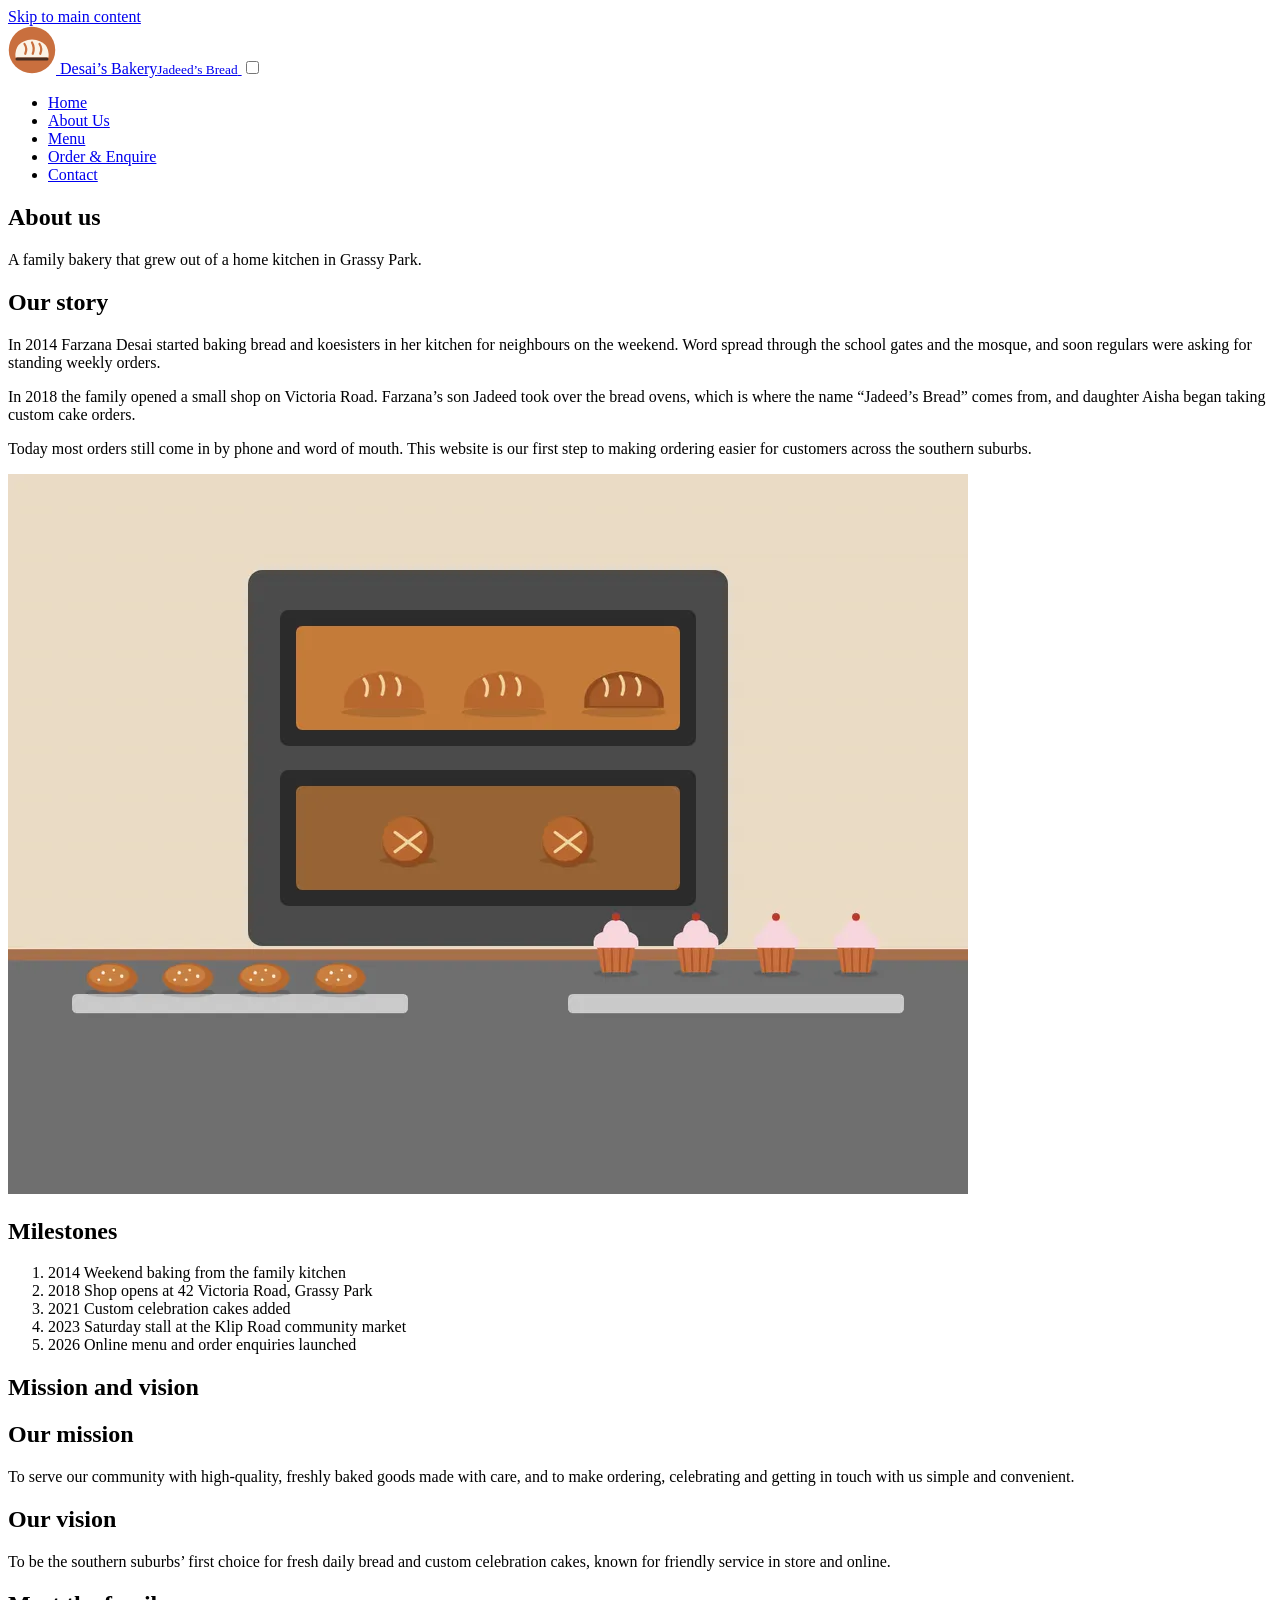
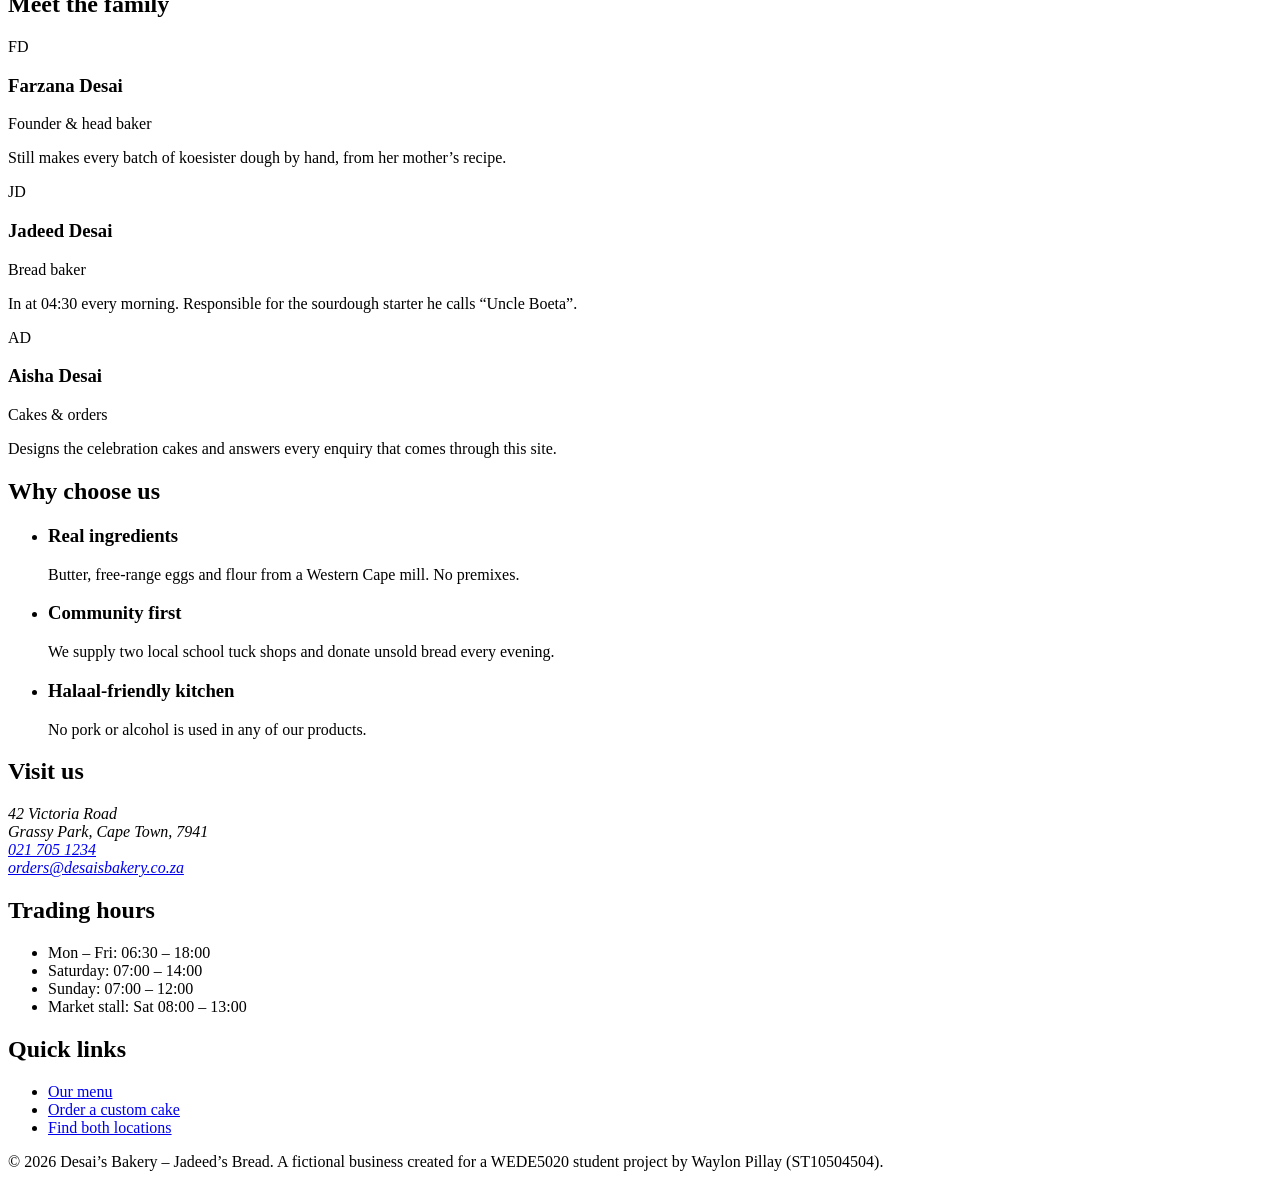
==== WEDE5020-POE-ST10504504/about.html @ b70b46fe "Add About Us page with history, milestones, mission, vision and team" ====
<!DOCTYPE html>
<html lang="en-ZA">
<head>
    <!-- Character set and responsive viewport so the layout scales on phones and tablets -->
    <meta charset="UTF-8">
    <meta name="viewport" content="width=device-width, initial-scale=1.0">
    <meta name="description" content="The story of Desai's Bakery in Grassy Park: a family bakery since 2014. Our mission, vision and the people behind the ovens.">
    <meta name="author" content="Waylon Pillay (ST10504504)">
    <title>About Us | Desai&#8217;s Bakery, Grassy Park</title>
    <!-- Favicon and the single external stylesheet shared by every page -->
    <link rel="icon" href="images/logo.svg" type="image/svg+xml">
    <link rel="stylesheet" href="css/style.css">
</head>
<body>
    <!-- Skip link lets keyboard users jump straight past the navigation -->
    <a class="skip-link" href="#main">Skip to main content</a>

    <!-- ===== SITE HEADER: logo + main navigation (identical on all five pages) ===== -->
    <header class="site-header">
        <div class="container header-inner">
            <a class="brand" href="index.html">
                <img src="images/logo.svg" alt="" width="48" height="48">
                <span class="brand-text">Desai&#8217;s Bakery<small>Jadeed&#8217;s Bread</small></span>
            </a>

            <!-- Checkbox + label create a CSS-only hamburger menu on small screens (no JavaScript needed) -->
            <input type="checkbox" id="nav-toggle" class="nav-toggle" aria-label="Show or hide the menu">
            <label for="nav-toggle" class="nav-toggle-label"><span></span></label>

            <nav class="main-nav" aria-label="Main navigation">
                <ul>
                <li><a href="index.html">Home</a></li>
                <li><a href="about.html" class="active" aria-current="page">About Us</a></li>
                <li><a href="products.html">Menu</a></li>
                <li><a href="enquiry.html">Order &amp; Enquire</a></li>
                <li><a href="contact.html">Contact</a></li>
                </ul>
            </nav>
        </div>
    </header>

    <main id="main">
        <!-- PAGE BANNER -->
        <section class="page-banner">
            <div class="container">
                <h1>About us</h1>
                <p class="lead">A family bakery that grew out of a home kitchen in Grassy Park.</p>
            </div>
        </section>

        <!-- HISTORY -->
        <section class="section">
            <div class="container split">
                <div>
                    <h2>Our story</h2>
                    <p>In 2014 Farzana Desai started baking bread and koesisters in her kitchen for neighbours on the weekend. Word spread through the school gates and the mosque, and soon regulars were asking for standing weekly orders.</p>
                    <p>In 2018 the family opened a small shop on Victoria Road. Farzana&#8217;s son Jadeed took over the bread ovens, which is where the name &#8220;Jadeed&#8217;s Bread&#8221; comes from, and daughter Aisha began taking custom cake orders.</p>
                    <p>Today most orders still come in by phone and word of mouth. This website is our first step to making ordering easier for customers across the southern suburbs.</p>
                </div>
                <picture>
                    <source type="image/webp" srcset="images/bakery-kitchen-480.webp 480w, images/bakery-kitchen-960.webp 960w" sizes="(min-width: 48em) 50vw, 100vw">
                    <img src="images/bakery-kitchen-960.jpg" srcset="images/bakery-kitchen-480.jpg 480w, images/bakery-kitchen-960.jpg 960w" sizes="(min-width: 48em) 50vw, 100vw"
                         alt="Bakery oven with loaves baking and trays of koesisters and cupcakes cooling on the counter" width="960" height="720" loading="lazy">
                </picture>
            </div>
        </section>

        <!-- MILESTONES: an ordered list works well for a short timeline -->
        <section class="section section-alt">
            <div class="container">
                <h2 class="section-title">Milestones</h2>
                <ol class="timeline">
                    <li><span class="year">2014</span> Weekend baking from the family kitchen</li>
                    <li><span class="year">2018</span> Shop opens at 42 Victoria Road, Grassy Park</li>
                    <li><span class="year">2021</span> Custom celebration cakes added</li>
                    <li><span class="year">2023</span> Saturday stall at the Klip Road community market</li>
                    <li><span class="year">2026</span> Online menu and order enquiries launched</li>
                </ol>
            </div>
        </section>

        <!-- MISSION AND VISION -->
        <section class="section">
            <h2 class="visually-hidden">Mission and vision</h2>
            <div class="container two-col">
                <article class="panel">
                    <h2>Our mission</h2>
                    <p>To serve our community with high-quality, freshly baked goods made with care, and to make ordering, celebrating and getting in touch with us simple and convenient.</p>
                </article>
                <article class="panel">
                    <h2>Our vision</h2>
                    <p>To be the southern suburbs&#8217; first choice for fresh daily bread and custom celebration cakes, known for friendly service in store and online.</p>
                </article>
            </div>
        </section>

        <!-- TEAM: initials are used instead of photos -->
        <section class="section section-alt">
            <div class="container">
                <h2 class="section-title">Meet the family</h2>
                <div class="team-grid">
                    <article class="team-card">
                        <span class="avatar" aria-hidden="true">FD</span>
                        <h3>Farzana Desai</h3>
                        <p class="role">Founder &amp; head baker</p>
                        <p>Still makes every batch of koesister dough by hand, from her mother&#8217;s recipe.</p>
                    </article>
                    <article class="team-card">
                        <span class="avatar" aria-hidden="true">JD</span>
                        <h3>Jadeed Desai</h3>
                        <p class="role">Bread baker</p>
                        <p>In at 04:30 every morning. Responsible for the sourdough starter he calls &#8220;Uncle Boeta&#8221;.</p>
                    </article>
                    <article class="team-card">
                        <span class="avatar" aria-hidden="true">AD</span>
                        <h3>Aisha Desai</h3>
                        <p class="role">Cakes &amp; orders</p>
                        <p>Designs the celebration cakes and answers every enquiry that comes through this site.</p>
                    </article>
                </div>
            </div>
        </section>

        <!-- WHY CHOOSE US -->
        <section class="section">
            <div class="container">
                <h2 class="section-title">Why choose us</h2>
                <ul class="feature-list">
                    <li><h3>Real ingredients</h3><p>Butter, free-range eggs and flour from a Western Cape mill. No premixes.</p></li>
                    <li><h3>Community first</h3><p>We supply two local school tuck shops and donate unsold bread every evening.</p></li>
                    <li><h3>Halaal-friendly kitchen</h3><p>No pork or alcohol is used in any of our products.</p></li>
                </ul>
            </div>
        </section>
    </main>

    <!-- ===== SITE FOOTER: contact summary, hours and quick links ===== -->
    <footer class="site-footer">
        <div class="container footer-grid">
            <section>
                <h2>Visit us</h2>
                <address>
                    42 Victoria Road<br>
                    Grassy Park, Cape Town, 7941<br>
                    <a href="tel:+27217051234">021&nbsp;705&nbsp;1234</a><br>
                    <a href="mailto:orders@desaisbakery.co.za">orders@desaisbakery.co.za</a>
                </address>
            </section>
            <section>
                <h2>Trading hours</h2>
                <ul class="plain-list">
                    <li>Mon &#8211; Fri: 06:30 &#8211; 18:00</li>
                    <li>Saturday: 07:00 &#8211; 14:00</li>
                    <li>Sunday: 07:00 &#8211; 12:00</li>
                    <li>Market stall: Sat 08:00 &#8211; 13:00</li>
                </ul>
            </section>
            <section>
                <h2>Quick links</h2>
                <ul class="plain-list">
                    <li><a href="products.html">Our menu</a></li>
                    <li><a href="enquiry.html">Order a custom cake</a></li>
                    <li><a href="contact.html">Find both locations</a></li>
                </ul>
            </section>
        </div>
        <p class="footer-note container">
            &copy; 2026 Desai&#8217;s Bakery &#8211; Jadeed&#8217;s Bread. A fictional business created for a WEDE5020 student project by Waylon Pillay (ST10504504).
        </p>
    </footer>
</body>
</html>
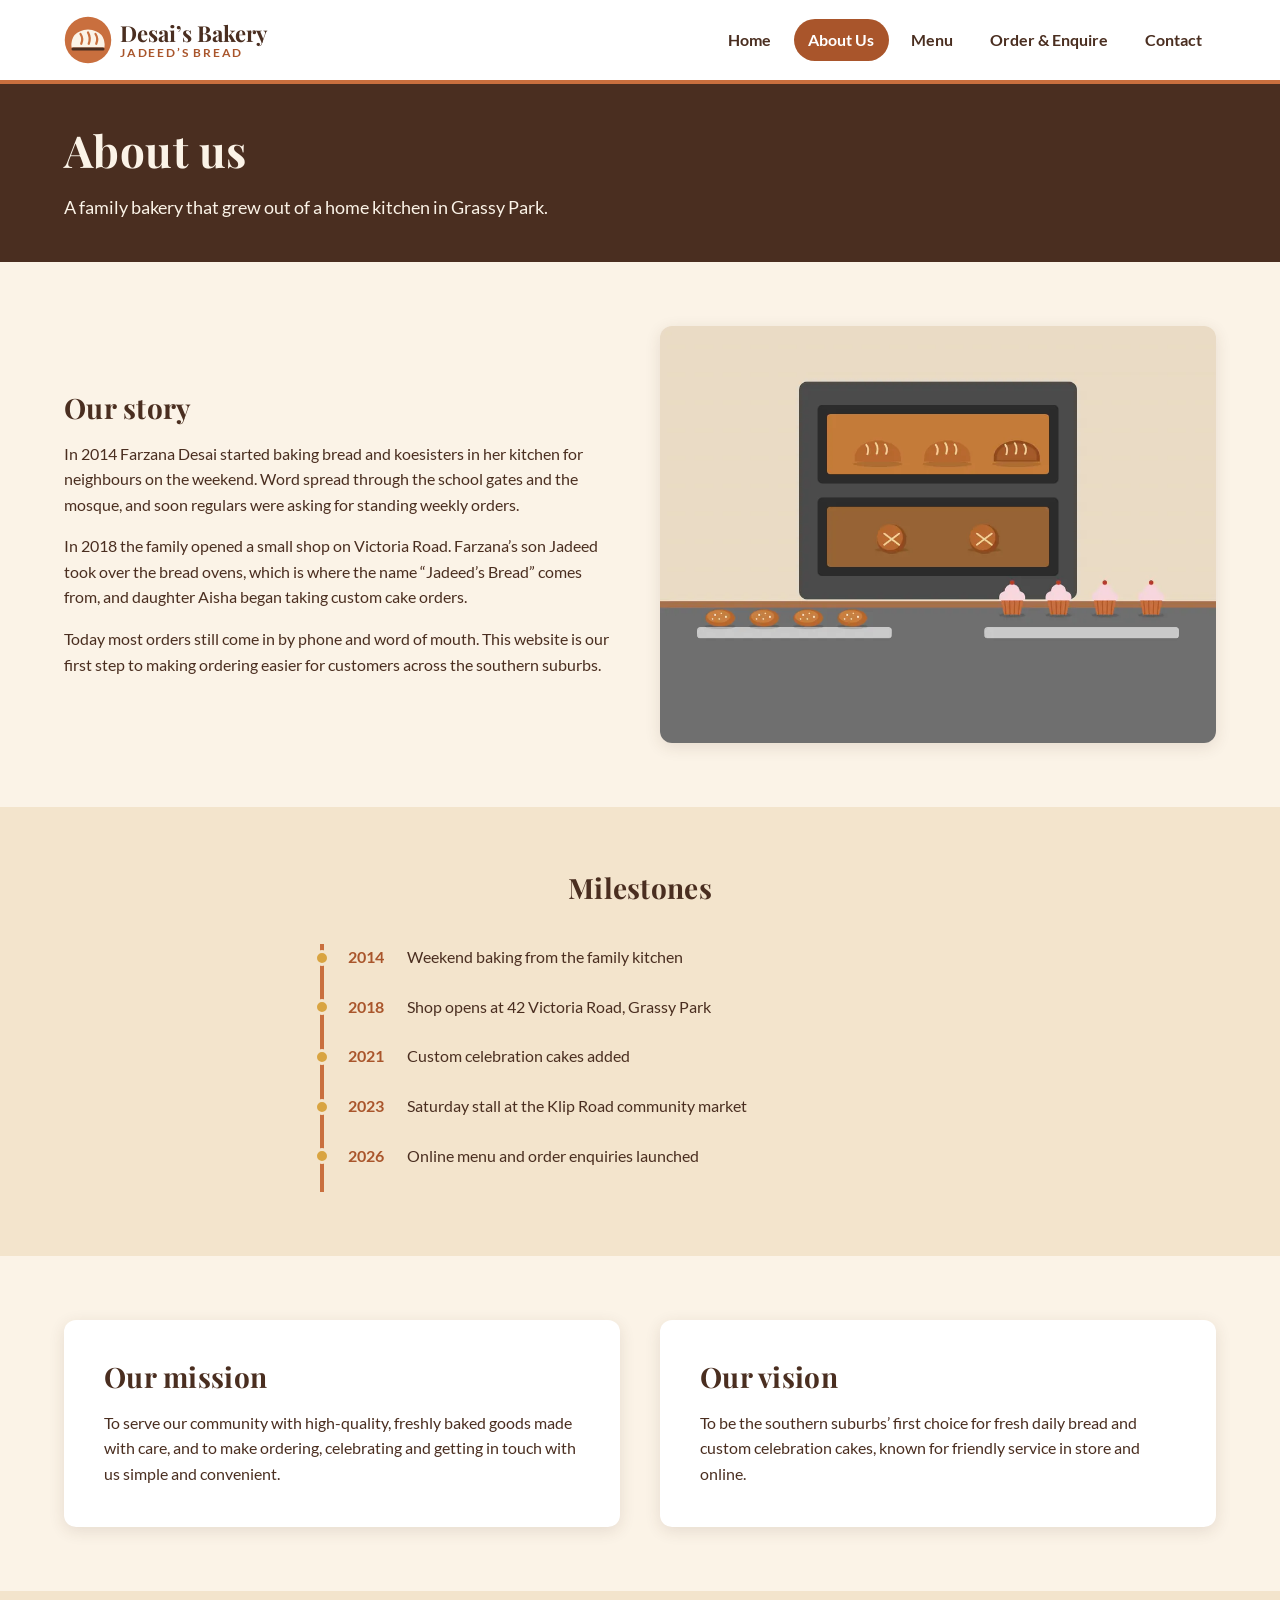
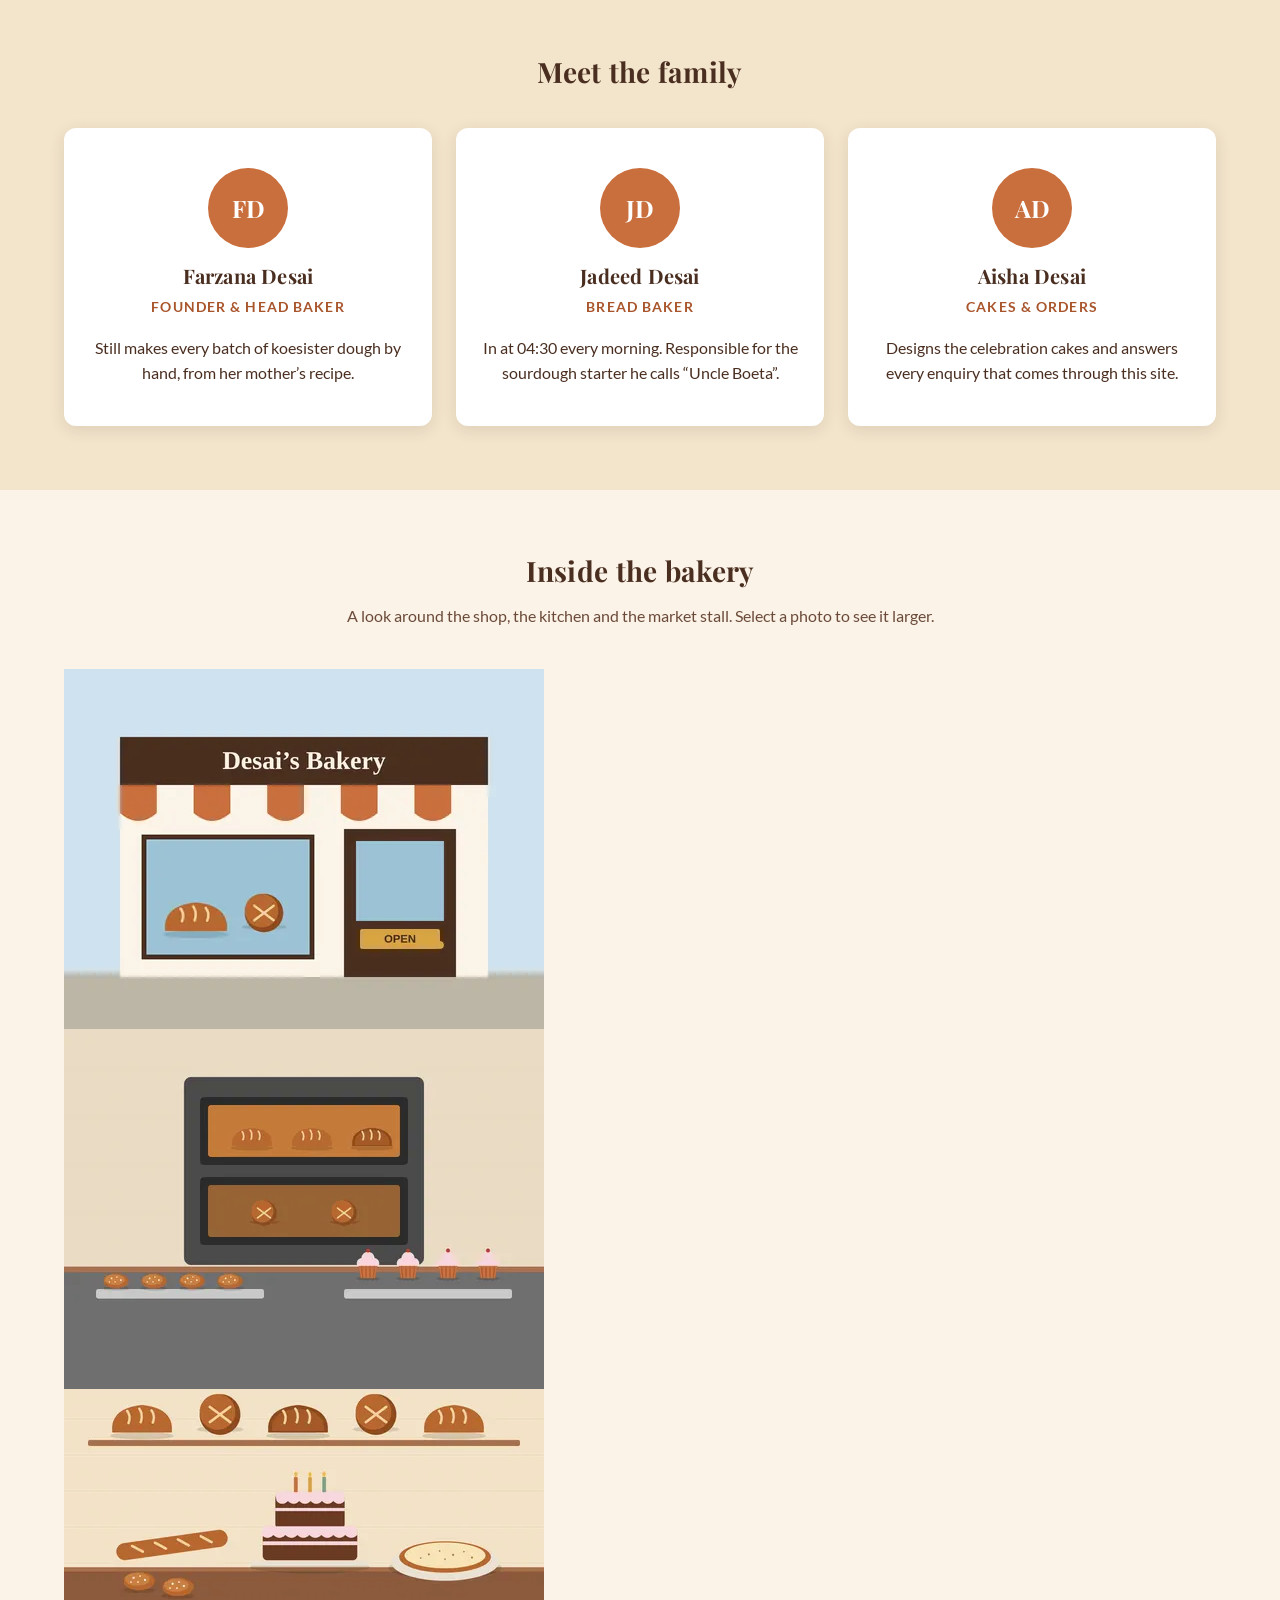
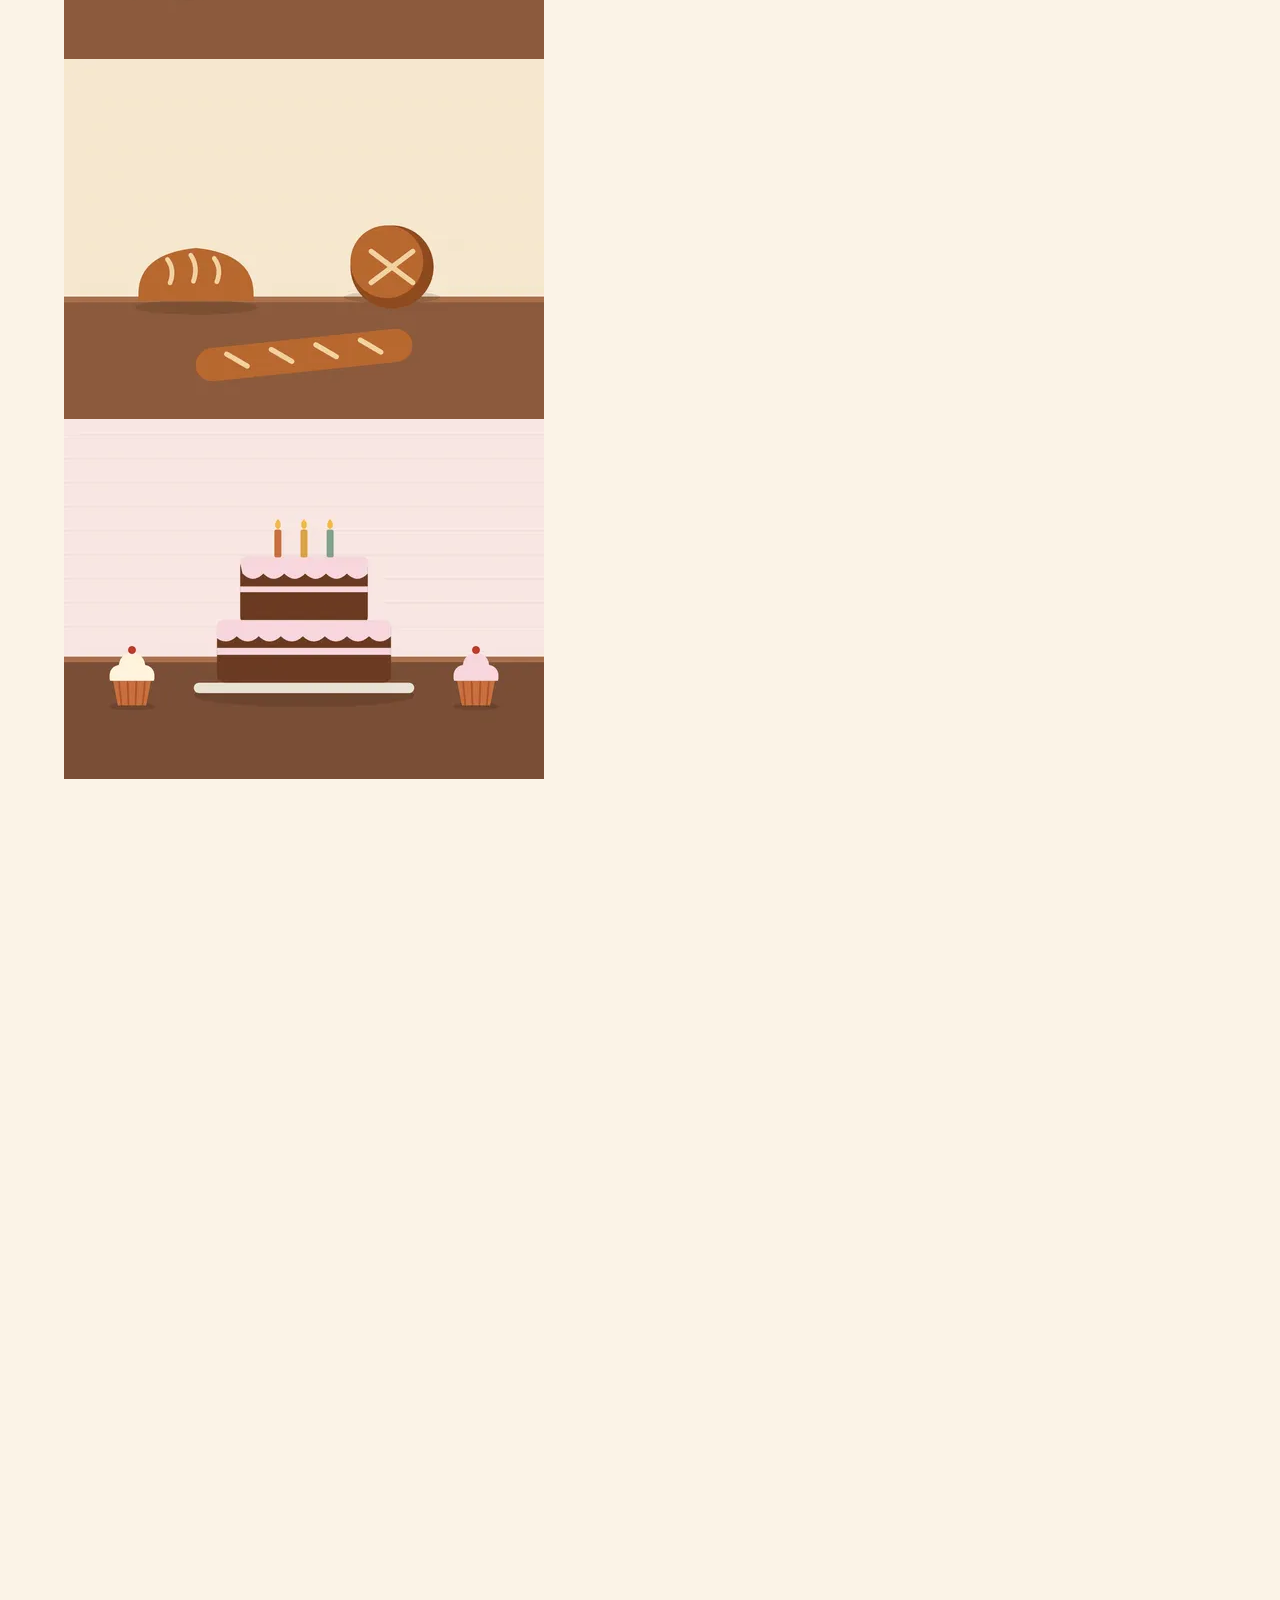
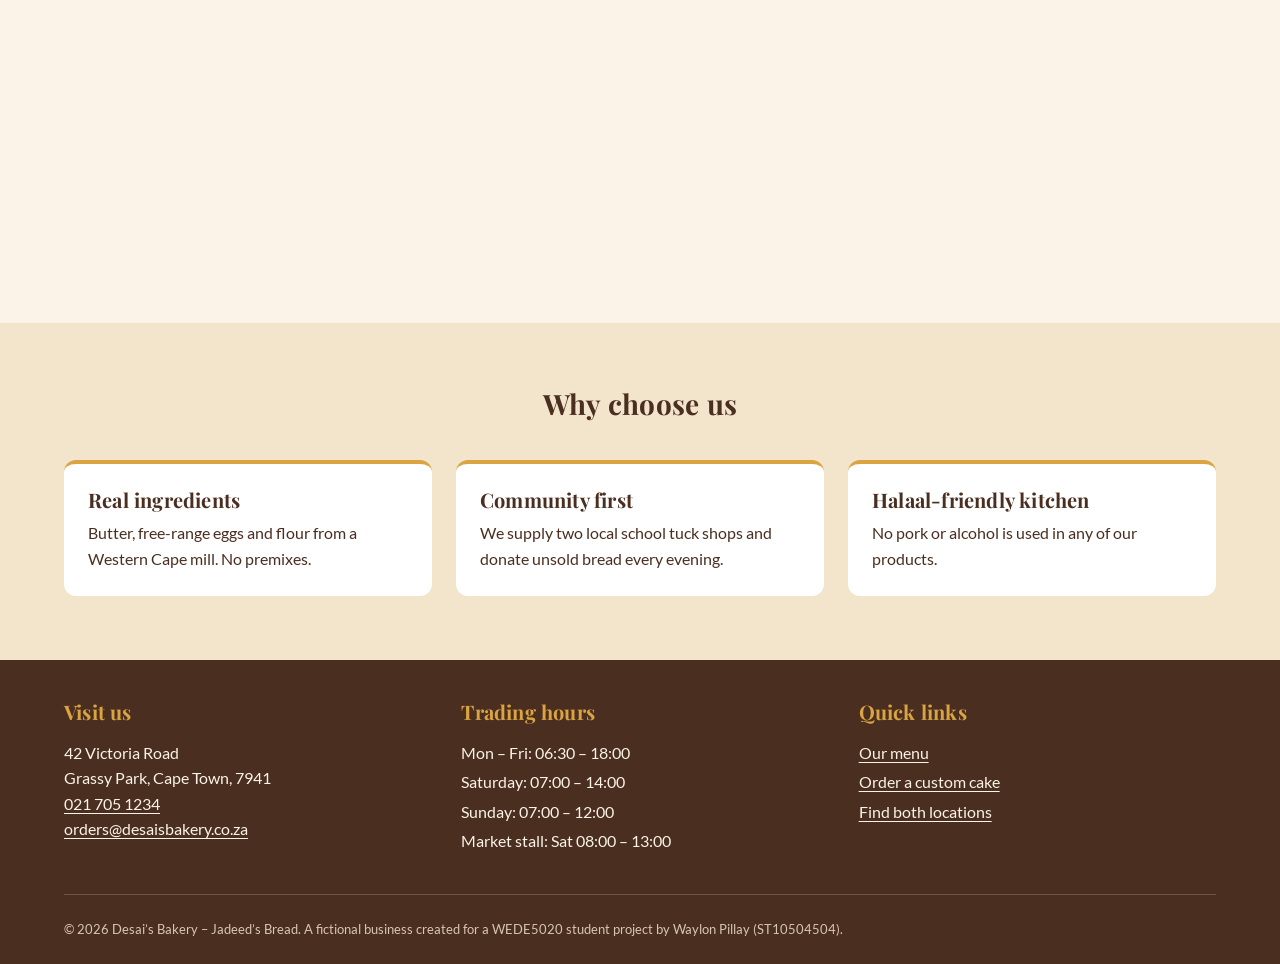
==== commit 55b08782: "Add photo gallery with lightbox to About page gallery.js builds an accessible lightbox: previous and" ====
--- a/WEDE5020-POE-ST10504504/about.html
+++ b/WEDE5020-POE-ST10504504/about.html
@@ -3,13 +3,35 @@
 <head>
     <!-- Character set and responsive viewport so the layout scales on phones and tablets -->
     <meta charset="UTF-8">
+    <!-- SECURITY: Content Security Policy only allows scripts, styles and fonts from this site,
+         map tiles from OpenStreetMap and form posts to Formspree (MDN Web Docs, 2026g) -->
+    <meta http-equiv="Content-Security-Policy" content="default-src 'self'; script-src 'self'; style-src 'self'; img-src 'self' data: https://tile.openstreetmap.org; font-src 'self'; connect-src 'self' https://formspree.io; form-action 'self' https://formspree.io mailto:; base-uri 'self'; object-src 'none'">
+    <meta name="referrer" content="strict-origin-when-cross-origin">
     <meta name="viewport" content="width=device-width, initial-scale=1.0">
-    <meta name="description" content="The story of Desai's Bakery in Grassy Park: a family bakery since 2014. Our mission, vision and the people behind the ovens.">
+    <meta name="description" content="Meet the Desai family, baking in Grassy Park since 2014. Our story, mission, team and a photo gallery from inside the bakery and market stall.">
     <meta name="author" content="Waylon Pillay (ST10504504)">
-    <title>About Us | Desai&#8217;s Bakery, Grassy Park</title>
+    <!-- SEO: keywords, indexing, canonical URL and social sharing (Open Graph) tags -->
+    <meta name="keywords" content="family bakery Cape Town, Desai&#8217;s Bakery history, Grassy Park bakery story, bakery gallery, halaal-friendly bakery Cape Town">
+    <meta name="robots" content="index, follow">
+    <meta name="theme-color" content="#4A2E20">
+    <link rel="canonical" href="https://waylonpillay8.github.io/WEDE-POE/WEDE5020-POE-ST10504504/about.html">
+    <meta property="og:type" content="website">
+    <meta property="og:site_name" content="Desai&#8217;s Bakery &#8211; Jadeed&#8217;s Bread">
+    <meta property="og:title" content="About Our Family Bakery in Grassy Park | Desai&#8217;s Bakery">
+    <meta property="og:description" content="Meet the Desai family, baking in Grassy Park since 2014. Our story, mission, team and a photo gallery from inside the bakery and market stall.">
+    <meta property="og:url" content="https://waylonpillay8.github.io/WEDE-POE/WEDE5020-POE-ST10504504/about.html">
+    <meta property="og:image" content="https://waylonpillay8.github.io/WEDE-POE/WEDE5020-POE-ST10504504/images/storefront-960.jpg">
+    <meta property="og:image:alt" content="Front of Desai&#8217;s Bakery on Victoria Road, Grassy Park">
+    <meta property="og:locale" content="en_ZA">
+    <meta name="twitter:card" content="summary_large_image">
+    <title>About Our Family Bakery in Grassy Park | Desai&#8217;s Bakery</title>
     <!-- Favicon and the single external stylesheet shared by every page -->
     <link rel="icon" href="images/logo.svg" type="image/svg+xml">
     <link rel="stylesheet" href="css/style.css">
+    <!-- JavaScript (Part 3). "defer" downloads the files without blocking the page
+         and runs them in order once the HTML has been read. -->
+    <script src="js/main.js" defer></script>
+    <script src="js/gallery.js" defer></script>
 </head>
 <body>
     <!-- Skip link lets keyboard users jump straight past the navigation -->
@@ -98,7 +120,7 @@
         <section class="section section-alt">
             <div class="container">
                 <h2 class="section-title">Meet the family</h2>
-                <div class="team-grid">
+                <div class="team-grid reveal">
                     <article class="team-card">
                         <span class="avatar" aria-hidden="true">FD</span>
                         <h3>Farzana Desai</h3>
@@ -121,11 +143,86 @@
             </div>
         </section>
 
+        <!-- GALLERY (Part 3): thumbnails link to the large images. js/gallery.js opens them
+             in a lightbox with previous/next, keyboard and swipe controls. -->
+        <section class="section" aria-labelledby="gallery-title">
+            <div class="container">
+                <h2 class="section-title" id="gallery-title">Inside the bakery</h2>
+                <p class="section-intro">A look around the shop, the kitchen and the market stall. Select a photo to see it larger.</p>
+                <ul class="gallery reveal">
+                    <li>
+                        <a href="images/storefront-960.jpg" data-lightbox data-caption="The shop at 42 Victoria Road, open since 2018">
+                            <picture>
+                                <source type="image/webp" srcset="images/storefront-480.webp">
+                                <img src="images/storefront-480.jpg" alt="Front of Desai&#8217;s Bakery with a terracotta awning and loaves in the window" width="480" height="360" loading="lazy">
+                            </picture>
+                        </a>
+                    </li>
+                    <li>
+                        <a href="images/bakery-kitchen-960.jpg" data-lightbox data-caption="The oven, where the first loaves go in at 05:00">
+                            <picture>
+                                <source type="image/webp" srcset="images/bakery-kitchen-480.webp">
+                                <img src="images/bakery-kitchen-480.jpg" alt="Bakery oven with loaves baking and trays of koesisters and cupcakes cooling on the counter" width="480" height="360" loading="lazy">
+                            </picture>
+                        </a>
+                    </li>
+                    <li>
+                        <a href="images/hero-bread-display-960.jpg" data-lightbox data-caption="The bread shelf at opening time">
+                            <picture>
+                                <source type="image/webp" srcset="images/hero-bread-display-480.webp">
+                                <img src="images/hero-bread-display-480.jpg" alt="Shelves of freshly baked loaves above a counter with cakes and tarts" width="480" height="270" loading="lazy">
+                            </picture>
+                        </a>
+                    </li>
+                    <li>
+                        <a href="images/breads-960.jpg" data-lightbox data-caption="White, seed and baguette &#8211; baked every morning">
+                            <picture>
+                                <source type="image/webp" srcset="images/breads-480.webp">
+                                <img src="images/breads-480.jpg" alt="A domed white loaf, a round seed loaf and a baguette on a wooden counter" width="480" height="360" loading="lazy">
+                            </picture>
+                        </a>
+                    </li>
+                    <li>
+                        <a href="images/cakes-960.jpg" data-lightbox data-caption="A two-tier birthday cake designed by Aisha">
+                            <picture>
+                                <source type="image/webp" srcset="images/cakes-480.webp">
+                                <img src="images/cakes-480.jpg" alt="Two-tier chocolate cake with pink icing and candles, flanked by cupcakes" width="480" height="360" loading="lazy">
+                            </picture>
+                        </a>
+                    </li>
+                    <li>
+                        <a href="images/tarts-960.jpg" data-lightbox data-caption="Milk tart and koesisters, two Cape favourites">
+                            <picture>
+                                <source type="image/webp" srcset="images/tarts-480.webp">
+                                <img src="images/tarts-480.jpg" alt="A whole milk tart dusted with cinnamon surrounded by Cape Malay koesisters" width="480" height="360" loading="lazy">
+                            </picture>
+                        </a>
+                    </li>
+                    <li>
+                        <a href="images/catering-platter-960.jpg" data-lightbox data-caption="A cupcake platter ready for collection">
+                            <picture>
+                                <source type="image/webp" srcset="images/catering-platter-480.webp">
+                                <img src="images/catering-platter-480.jpg" alt="Large round platter holding a dozen cupcakes with pink, cream and green icing" width="480" height="360" loading="lazy">
+                            </picture>
+                        </a>
+                    </li>
+                    <li>
+                        <a href="images/market-stall-960.jpg" data-lightbox data-caption="Our Saturday stall at the Klip Road market">
+                            <picture>
+                                <source type="image/webp" srcset="images/market-stall-480.webp">
+                                <img src="images/market-stall-480.jpg" alt="Bakery market stall under a striped terracotta awning with bread and cake on the table" width="480" height="360" loading="lazy">
+                            </picture>
+                        </a>
+                    </li>
+                </ul>
+            </div>
+        </section>
+
         <!-- WHY CHOOSE US -->
-        <section class="section">
+        <section class="section section-alt">
             <div class="container">
                 <h2 class="section-title">Why choose us</h2>
-                <ul class="feature-list">
+                <ul class="feature-list reveal">
                     <li><h3>Real ingredients</h3><p>Butter, free-range eggs and flour from a Western Cape mill. No premixes.</p></li>
                     <li><h3>Community first</h3><p>We supply two local school tuck shops and donate unsold bread every evening.</p></li>
                     <li><h3>Halaal-friendly kitchen</h3><p>No pork or alcohol is used in any of our products.</p></li>
@@ -154,6 +251,8 @@
                     <li>Sunday: 07:00 &#8211; 12:00</li>
                     <li>Market stall: Sat 08:00 &#8211; 13:00</li>
                 </ul>
+                <!-- Filled in by main.js with the live open/closed status -->
+                <p class="open-status" data-open-status hidden></p>
             </section>
             <section>
                 <h2>Quick links</h2>
@@ -165,7 +264,7 @@
             </section>
         </div>
         <p class="footer-note container">
-            &copy; 2026 Desai&#8217;s Bakery &#8211; Jadeed&#8217;s Bread. A fictional business created for a WEDE5020 student project by Waylon Pillay (ST10504504).
+            &copy; <span data-year>2026</span> Desai&#8217;s Bakery &#8211; Jadeed&#8217;s Bread. A fictional business created for a WEDE5020 student project by Waylon Pillay (ST10504504).
         </p>
     </footer>
 </body>
--- a/WEDE5020-POE-ST10504504/css/style.css
+++ b/WEDE5020-POE-ST10504504/css/style.css
@@ -0,0 +1,1087 @@
+/* ==========================================================================
+   Desai's Bakery – Jadeed's Bread | style.css
+   WEDE5020 POE Part 2 – Waylon Pillay (ST10504504)
+
+   One external stylesheet, linked from all five pages.
+   Structure:
+     1. Fonts (self-hosted)
+     2. CSS reset
+     3. Design tokens (custom properties)
+     4. Base styles and typography
+     5. Layout helpers
+     6. Header and navigation
+     7. Buttons and links (incl. pseudo-classes)
+     8. Page sections and components
+     9. Menu tables
+    10. Forms
+    11. Footer
+    12. Responsive design: tablet (max 64em) and mobile (max 48em / 30em)
+
+   Styles are written for the desktop first, then media queries adjust
+   the layout, type and navigation for smaller screens.
+   ========================================================================== */
+
+
+/* 1. FONTS --------------------------------------------------------------
+   Playfair Display (headings) and Lato (body) are stored in /fonts so the
+   site does not depend on an external font service. Both use the SIL
+   Open Font License. font-display: swap shows fallback text while loading. */
+@font-face {
+    font-family: "Playfair Display";
+    src: url("../fonts/playfair-display-latin-700-normal.woff2") format("woff2");
+    font-weight: 700;
+    font-style: normal;
+    font-display: swap;
+}
+@font-face {
+    font-family: "Lato";
+    src: url("../fonts/lato-latin-400-normal.woff2") format("woff2");
+    font-weight: 400;
+    font-style: normal;
+    font-display: swap;
+}
+@font-face {
+    font-family: "Lato";
+    src: url("../fonts/lato-latin-400-italic.woff2") format("woff2");
+    font-weight: 400;
+    font-style: italic;
+    font-display: swap;
+}
+@font-face {
+    font-family: "Lato";
+    src: url("../fonts/lato-latin-700-normal.woff2") format("woff2");
+    font-weight: 700;
+    font-style: normal;
+    font-display: swap;
+}
+
+
+/* 2. CSS RESET ----------------------------------------------------------
+   Removes browser default margins and makes sizing predictable so the
+   site looks the same in Chrome, Firefox, Edge and Safari. */
+*,
+*::before,
+*::after {
+    box-sizing: border-box;
+    margin: 0;
+    padding: 0;
+}
+
+html {
+    -webkit-text-size-adjust: 100%;
+    text-size-adjust: 100%;
+    scroll-behavior: smooth;
+}
+
+img,
+picture,
+svg,
+iframe {
+    display: block;
+    max-width: 100%;       /* images never overflow their container */
+}
+
+img {
+    height: auto;          /* keeps the aspect ratio when width shrinks */
+}
+
+input,
+button,
+select,
+textarea {
+    font: inherit;         /* form controls use the site font */
+    color: inherit;
+}
+
+ul[class],
+ol[class] {
+    list-style: none;
+}
+
+
+/* 3. DESIGN TOKENS ------------------------------------------------------
+   Colours and sizes from the Website Project Proposal, stored once and
+   reused everywhere with var(). */
+:root {
+    /* Colour scheme */
+    --cream: #FBF3E7;          /* page background */
+    --cream-dark: #F3E4CC;     /* alternate section background */
+    --terracotta: #C96F3E;     /* decorative accent */
+    --terracotta-dark: #A9552B;/* buttons and links (darker to pass WCAG AA contrast) */
+    --terracotta-deep: #8A431F;/* hover / active state */
+    --brown: #4A2E20;          /* main text */
+    --brown-soft: #6B4A3A;     /* secondary text */
+    --gold: #D9A441;           /* small highlights */
+    --white: #FFFFFF;
+
+    /* Typography */
+    --font-heading: "Playfair Display", Georgia, "Times New Roman", serif;
+    --font-body: "Lato", "Segoe UI", Arial, sans-serif;
+
+    /* Type scale (1.25 ratio) using rem so it respects browser font settings */
+    --fs-small: 0.875rem;  /* 14px */
+    --fs-base: 1rem;       /* 16px */
+    --fs-h3: 1.25rem;      /* 20px */
+    --fs-h2: 1.75rem;      /* 28px */
+    --fs-h1: 2.75rem;      /* 44px */
+
+    /* Spacing and shape */
+    --space-xs: 0.5rem;
+    --space-sm: 1rem;
+    --space-md: 1.5rem;
+    --space-lg: 2.5rem;
+    --space-xl: 4rem;
+    --radius: 0.75rem;
+    --shadow: 0 0.25rem 1rem rgba(74, 46, 32, 0.12);
+    --max-width: 75rem;    /* 1200px */
+}
+
+
+/* 4. BASE STYLES AND TYPOGRAPHY ---------------------------------------- */
+body {
+    font-family: var(--font-body);
+    font-size: var(--fs-base);
+    line-height: 1.6;
+    color: var(--brown);
+    background-color: var(--cream);
+}
+
+h1,
+h2,
+h3 {
+    font-family: var(--font-heading);
+    font-weight: 700;
+    line-height: 1.2;
+    color: var(--brown);
+    letter-spacing: 0.01em;
+}
+
+h1 { font-size: var(--fs-h1); margin-bottom: var(--space-sm); }
+h2 { font-size: var(--fs-h2); margin-bottom: var(--space-sm); }
+h3 { font-size: var(--fs-h3); margin-bottom: var(--space-xs); }
+
+p + p {
+    margin-top: var(--space-sm);
+}
+
+a {
+    color: var(--terracotta-dark);
+    text-decoration-thickness: 0.08em;
+    text-underline-offset: 0.2em;
+}
+
+address {
+    font-style: normal;
+}
+
+.lead {
+    font-size: 1.125rem;
+    color: var(--brown-soft);
+    max-width: 40rem;
+}
+
+.eyebrow {
+    font-size: var(--fs-small);
+    font-weight: 700;
+    text-transform: uppercase;
+    letter-spacing: 0.12em;
+    color: var(--terracotta-dark);
+    margin-bottom: var(--space-xs);
+}
+
+/* Hides text visually but keeps it available to screen readers */
+.visually-hidden {
+    position: absolute;
+    width: 1px;
+    height: 1px;
+    overflow: hidden;
+    clip: rect(0 0 0 0);
+    white-space: nowrap;
+}
+
+/* Skip link is hidden until it receives keyboard focus */
+.skip-link {
+    position: absolute;
+    left: var(--space-sm);
+    top: -3rem;
+    background: var(--brown);
+    color: var(--white);
+    padding: var(--space-xs) var(--space-sm);
+    border-radius: var(--radius);
+    z-index: 100;
+}
+.skip-link:focus {
+    top: var(--space-sm);
+}
+
+
+/* 5. LAYOUT HELPERS ------------------------------------------------------ */
+.container {
+    width: 90%;
+    max-width: var(--max-width);
+    margin-inline: auto;
+}
+
+.section {
+    padding-block: var(--space-xl);
+}
+
+.section-alt {
+    background-color: var(--cream-dark);
+}
+
+.section-title {
+    text-align: center;
+}
+
+.section-intro {
+    text-align: center;
+    color: var(--brown-soft);
+    max-width: 40rem;
+    margin: 0 auto var(--space-lg);
+}
+
+/* Two columns: image + text side by side (Grid) */
+.split {
+    display: grid;
+    grid-template-columns: 1fr 1fr;
+    gap: var(--space-lg);
+    align-items: center;
+}
+
+.two-col {
+    display: grid;
+    grid-template-columns: repeat(2, 1fr);
+    gap: var(--space-lg);
+}
+
+/* Rounded corners and a soft shadow on content images */
+.split picture img,
+.menu-image img,
+.contact-details picture img {
+    border-radius: var(--radius);
+    box-shadow: var(--shadow);
+}
+
+
+/* 6. HEADER AND NAVIGATION ---------------------------------------------- */
+.site-header {
+    background-color: var(--white);
+    border-bottom: 4px solid var(--terracotta);
+    position: sticky;      /* header stays visible while scrolling */
+    top: 0;
+    z-index: 50;
+}
+
+.header-inner {
+    display: flex;
+    align-items: center;
+    justify-content: space-between;
+    gap: var(--space-md);
+    padding-block: var(--space-sm);
+}
+
+.brand {
+    display: flex;
+    align-items: center;
+    gap: var(--space-xs);
+    text-decoration: none;
+}
+
+.brand-text {
+    font-family: var(--font-heading);
+    font-size: 1.375rem;
+    font-weight: 700;
+    color: var(--brown);
+    line-height: 1.1;
+}
+
+.brand-text small {
+    display: block;
+    font-family: var(--font-body);
+    font-size: 0.75rem;
+    font-weight: 700;
+    letter-spacing: 0.15em;
+    text-transform: uppercase;
+    color: var(--terracotta-dark);
+}
+
+.main-nav ul {
+    display: flex;
+    gap: var(--space-xs);
+    list-style: none;      /* removes the default bullets */
+}
+
+.main-nav a {
+    display: block;
+    padding: 0.5rem 0.9rem;
+    border-radius: 2rem;
+    color: var(--brown);
+    font-weight: 700;
+    text-decoration: none;
+    transition: background-color 0.2s ease, color 0.2s ease;
+}
+
+/* Pseudo-classes give feedback on hover, keyboard focus and click */
+.main-nav a:hover {
+    background-color: var(--cream-dark);
+}
+.main-nav a:focus-visible {
+    outline: 3px solid var(--gold);
+    outline-offset: 2px;
+}
+.main-nav a:active {
+    background-color: var(--terracotta);
+    color: var(--white);
+}
+
+/* Current page is highlighted */
+.main-nav a.active {
+    background-color: var(--terracotta-dark);
+    color: var(--white);
+}
+
+/* The hamburger checkbox and icon are hidden on desktop */
+.nav-toggle,
+.nav-toggle-label {
+    display: none;
+}
+
+
+/* 7. BUTTONS AND LINKS --------------------------------------------------- */
+.btn {
+    display: inline-block;
+    padding: 0.8rem 1.6rem;
+    border: 2px solid transparent;
+    border-radius: 2rem;
+    font-weight: 700;
+    text-decoration: none;
+    cursor: pointer;
+    transition: background-color 0.2s ease, transform 0.15s ease, box-shadow 0.2s ease;
+}
+
+.btn-primary {
+    background-color: var(--terracotta-dark);
+    color: var(--white);
+}
+.btn-primary:hover {
+    background-color: var(--terracotta-deep);
+    box-shadow: var(--shadow);
+    transform: translateY(-2px);
+}
+
+.btn-secondary {
+    border-color: var(--terracotta-dark);
+    color: var(--terracotta-dark);
+    background-color: transparent;
+}
+.btn-secondary:hover {
+    background-color: var(--terracotta-dark);
+    color: var(--white);
+}
+
+.btn-light {
+    background-color: var(--cream);
+    color: var(--brown);
+}
+.btn-light:hover {
+    background-color: var(--white);
+    transform: translateY(-2px);
+}
+
+/* Shared focus and active styles for every button */
+.btn:focus-visible {
+    outline: 3px solid var(--gold);
+    outline-offset: 3px;
+}
+.btn:active {
+    transform: translateY(1px);
+    box-shadow: none;
+}
+
+.button-row {
+    display: flex;
+    flex-wrap: wrap;
+    gap: var(--space-sm);
+    margin-top: var(--space-md);
+}
+
+.text-link {
+    font-weight: 700;
+}
+.text-link::after {
+    content: " \2192";     /* arrow after "View" links */
+}
+.text-link:hover {
+    color: var(--terracotta-deep);
+}
+
+
+/* 8. PAGE SECTIONS AND COMPONENTS -------------------------------------- */
+
+/* Hero (home page) */
+.hero {
+    background: linear-gradient(135deg, var(--cream) 0%, var(--cream-dark) 100%);
+    padding-block: var(--space-xl);
+}
+
+.hero-inner {
+    display: grid;
+    grid-template-columns: 1fr 1.2fr;
+    gap: var(--space-lg);
+    align-items: center;
+}
+
+.hero-image img {
+    border-radius: var(--radius);
+    box-shadow: var(--shadow);
+}
+
+/* Banner at the top of inner pages */
+.page-banner {
+    background-color: var(--brown);
+    padding-block: var(--space-lg);
+}
+.page-banner h1,
+.page-banner .lead {
+    color: var(--cream);
+}
+
+.jump-links {
+    display: flex;
+    flex-wrap: wrap;
+    gap: var(--space-xs);
+    margin-top: var(--space-md);
+}
+.jump-links a {
+    padding: 0.35rem 1rem;
+    border: 1px solid var(--cream);
+    border-radius: 2rem;
+    color: var(--cream);
+    text-decoration: none;
+    font-size: var(--fs-small);
+    font-weight: 700;
+}
+.jump-links a:hover,
+.jump-links a:focus-visible {
+    background-color: var(--cream);
+    color: var(--brown);
+}
+
+/* Category cards (home page) */
+.card-grid {
+    display: grid;
+    grid-template-columns: repeat(3, 1fr);
+    gap: var(--space-md);
+}
+
+.card {
+    background-color: var(--white);
+    border-radius: var(--radius);
+    overflow: hidden;
+    box-shadow: var(--shadow);
+    display: flex;
+    flex-direction: column;
+    transition: transform 0.2s ease, box-shadow 0.2s ease;
+}
+.card:hover {
+    transform: translateY(-4px);
+    box-shadow: 0 0.5rem 1.5rem rgba(74, 46, 32, 0.18);
+}
+
+.card-body {
+    padding: var(--space-md);
+    display: flex;
+    flex-direction: column;
+    gap: var(--space-xs);
+    flex: 1;
+}
+.card-body .text-link {
+    margin-top: auto;      /* pushes the link to the bottom of each card */
+}
+
+/* Selling points list */
+.feature-list {
+    display: grid;
+    grid-template-columns: repeat(3, 1fr);
+    gap: var(--space-md);
+    margin-top: var(--space-lg);
+}
+.feature-list li {
+    background-color: var(--white);
+    border-top: 4px solid var(--gold);
+    border-radius: var(--radius);
+    padding: var(--space-md);
+}
+
+/* Call-to-action banner */
+.cta-banner {
+    background-color: var(--terracotta-dark);
+    padding-block: var(--space-lg);
+}
+.cta-inner {
+    text-align: center;
+}
+.cta-inner h2,
+.cta-inner p {
+    color: var(--white);
+}
+.cta-inner p {
+    margin-bottom: var(--space-md);
+}
+
+/* Generic panel */
+.panel {
+    background-color: var(--white);
+    border-radius: var(--radius);
+    padding: var(--space-lg);
+    box-shadow: var(--shadow);
+}
+
+/* About: milestones timeline */
+.timeline {
+    max-width: 40rem;
+    margin: var(--space-lg) auto 0;
+    border-left: 4px solid var(--terracotta);
+}
+.timeline li {
+    position: relative;
+    padding: 0 0 var(--space-md) var(--space-md);
+}
+.timeline li::before {
+    content: "";
+    position: absolute;
+    left: -0.6rem;
+    top: 0.35rem;
+    width: 1rem;
+    height: 1rem;
+    border-radius: 50%;
+    background-color: var(--gold);
+    border: 3px solid var(--cream-dark);
+}
+.timeline .year {
+    display: inline-block;
+    min-width: 3.5rem;
+    font-weight: 700;
+    color: var(--terracotta-dark);
+}
+
+/* About: team cards */
+.team-grid {
+    display: grid;
+    grid-template-columns: repeat(3, 1fr);
+    gap: var(--space-md);
+    margin-top: var(--space-lg);
+}
+.team-card {
+    background-color: var(--white);
+    border-radius: var(--radius);
+    padding: var(--space-lg) var(--space-md);
+    text-align: center;
+    box-shadow: var(--shadow);
+}
+.avatar {
+    display: grid;
+    place-items: center;
+    width: 5rem;
+    height: 5rem;
+    margin: 0 auto var(--space-sm);
+    border-radius: 50%;
+    background-color: var(--terracotta);
+    color: var(--white);
+    font-family: var(--font-heading);
+    font-size: 1.5rem;
+}
+.role {
+    font-size: var(--fs-small);
+    font-weight: 700;
+    text-transform: uppercase;
+    letter-spacing: 0.08em;
+    color: var(--terracotta-dark);
+}
+
+/* Menu page: image beside content */
+.menu-block {
+    display: grid;
+    grid-template-columns: 2fr 3fr;
+    gap: var(--space-lg);
+    align-items: start;
+}
+.menu-image {
+    position: sticky;
+    top: 7rem;
+}
+.allergen {
+    margin-top: var(--space-sm);
+    font-size: var(--fs-small);
+    color: var(--brown-soft);
+}
+
+/* Contact page */
+.location-card {
+    background-color: var(--white);
+    border-radius: var(--radius);
+    padding: var(--space-md);
+    box-shadow: var(--shadow);
+}
+.location-card address {
+    font-weight: 700;
+}
+.location-card p {
+    color: var(--brown-soft);
+    font-size: var(--fs-small);
+    margin-bottom: var(--space-sm);
+}
+.map-frame {
+    aspect-ratio: 4 / 3;
+    border-radius: var(--radius);
+    overflow: hidden;
+    border: 1px solid var(--cream-dark);
+}
+.map-frame iframe {
+    width: 100%;
+    height: 100%;
+    border: 0;
+}
+
+.contact-details dl {
+    display: grid;
+    grid-template-columns: auto 1fr;
+    gap: var(--space-xs) var(--space-md);
+    margin-bottom: var(--space-md);
+}
+.contact-details dt {
+    font-weight: 700;
+}
+.contact-details dd,
+address a {
+    overflow-wrap: anywhere;   /* long email addresses wrap on very small screens */
+}
+
+
+/* 9. MENU TABLES ---------------------------------------------------------- */
+.menu-table {
+    width: 100%;
+    border-collapse: collapse;
+    background-color: var(--white);
+    border-radius: var(--radius);
+    overflow: hidden;
+    box-shadow: var(--shadow);
+    margin-top: var(--space-md);
+}
+.menu-table caption {
+    text-align: left;
+    font-size: var(--fs-small);
+    color: var(--brown-soft);
+    padding-bottom: var(--space-xs);
+}
+.menu-table th,
+.menu-table td {
+    padding: 0.75rem 1rem;
+    text-align: left;
+    border-bottom: 1px solid var(--cream-dark);
+}
+.menu-table thead th {
+    background-color: var(--brown);
+    color: var(--cream);
+    font-size: var(--fs-small);
+    text-transform: uppercase;
+    letter-spacing: 0.08em;
+}
+.menu-table tbody tr:nth-child(even) {
+    background-color: #FDF9F2;   /* zebra striping for readability */
+}
+.menu-table tbody tr:hover {
+    background-color: var(--cream-dark);
+}
+.menu-table .price {
+    font-weight: 700;
+    color: var(--terracotta-dark);
+    white-space: nowrap;
+    text-align: right;
+}
+.menu-table thead th:last-child {
+    text-align: right;
+}
+
+
+/* 10. FORMS -------------------------------------------------------------- */
+.form-layout {
+    display: grid;
+    grid-template-columns: 2fr 1fr;
+    gap: var(--space-lg);
+    align-items: start;
+}
+/* On the contact page the details panel is narrower than the form */
+.section-alt .form-layout {
+    grid-template-columns: 1fr 1.4fr;
+}
+
+.form-card {
+    background-color: var(--white);
+    border-radius: var(--radius);
+    padding: var(--space-lg);
+    box-shadow: var(--shadow);
+}
+
+fieldset {
+    border: none;
+    margin-bottom: var(--space-md);
+}
+legend {
+    font-family: var(--font-heading);
+    font-size: var(--fs-h3);
+    font-weight: 700;
+    margin-bottom: var(--space-sm);
+}
+
+.field {
+    display: flex;
+    flex-direction: column;
+    gap: 0.3rem;
+    margin-bottom: var(--space-sm);
+}
+.field-row {
+    display: grid;
+    grid-template-columns: 1fr 1fr;
+    gap: var(--space-sm);
+}
+
+label,
+.group-label {
+    font-weight: 700;
+    font-size: var(--fs-small);
+}
+
+input[type="text"],
+input[type="email"],
+input[type="tel"],
+input[type="number"],
+input[type="date"],
+input[type="file"],
+select,
+textarea {
+    width: 100%;
+    padding: 0.7rem 0.9rem;
+    border: 2px solid #D9C7AE;
+    border-radius: 0.5rem;
+    background-color: var(--white);
+    transition: border-color 0.2s ease, box-shadow 0.2s ease;
+}
+
+input:hover,
+select:hover,
+textarea:hover {
+    border-color: var(--terracotta);
+}
+input:focus,
+select:focus,
+textarea:focus {
+    outline: none;
+    border-color: var(--terracotta-dark);
+    box-shadow: 0 0 0 3px rgba(217, 164, 65, 0.45);
+}
+/* Red border only after the user has typed something invalid */
+input:user-invalid,
+textarea:user-invalid,
+select:user-invalid {
+    border-color: #B3261E;
+}
+
+textarea {
+    resize: vertical;
+}
+
+.radio-group {
+    display: flex;
+    flex-direction: column;
+    gap: 0.4rem;
+}
+.radio-group.inline {
+    flex-direction: row;
+    flex-wrap: wrap;
+    align-items: center;
+    gap: var(--space-sm);
+}
+.radio-group label {
+    font-weight: 400;
+    font-size: var(--fs-base);
+    display: flex;
+    align-items: center;
+    gap: 0.5rem;
+    cursor: pointer;
+}
+input[type="radio"] {
+    accent-color: var(--terracotta-dark);
+    width: 1.1rem;
+    height: 1.1rem;
+}
+
+.sidebar ul {
+    padding-left: 1.2rem;
+}
+.sidebar li + li {
+    margin-top: var(--space-xs);
+}
+
+
+/* 11. FOOTER --------------------------------------------------------------- */
+.site-footer {
+    background-color: var(--brown);
+    color: var(--cream);
+    padding-top: var(--space-lg);
+}
+.footer-grid {
+    display: grid;
+    grid-template-columns: repeat(3, 1fr);
+    gap: var(--space-lg);
+}
+.site-footer h2 {
+    color: var(--gold);
+    font-size: var(--fs-h3);
+}
+.site-footer a {
+    color: var(--cream);
+}
+.site-footer a:hover,
+.site-footer a:focus-visible {
+    color: var(--gold);
+}
+.plain-list li + li {
+    margin-top: 0.25rem;
+}
+.footer-note {
+    border-top: 1px solid rgba(251, 243, 231, 0.2);
+    margin-top: var(--space-lg);
+    padding-block: var(--space-md);
+    font-size: 0.8rem;
+    color: #D8C6B4;
+}
+
+
+/* ==========================================================================
+   12. RESPONSIVE DESIGN
+   Breakpoints:
+     - Tablet:  up to 64em (1024px)
+     - Mobile:  up to 48em (768px)
+     - Small mobile: up to 30em (480px)
+   Relative units (rem, em, %) are used throughout so text and spacing
+   scale smoothly between breakpoints.
+   ========================================================================== */
+
+/* ---------- TABLET (≤ 1024px) ---------- */
+@media (max-width: 64em) {
+    :root {
+        --fs-h1: 2.25rem;  /* 36px */
+        --fs-h2: 1.5rem;   /* 24px */
+        --space-xl: 3rem;
+    }
+
+    .hero-inner {
+        grid-template-columns: 1fr;       /* text on top, image underneath */
+        text-align: center;
+    }
+    .hero-text .lead {
+        margin-inline: auto;
+    }
+    .button-row {
+        justify-content: center;
+    }
+
+    .card-grid,
+    .team-grid,
+    .feature-list {
+        gap: var(--space-sm);              /* tighter gaps keep three columns readable */
+    }
+    .card-body,
+    .team-card {
+        padding: var(--space-sm);
+    }
+
+    .menu-block {
+        grid-template-columns: 1fr;       /* image above the table */
+    }
+    .menu-image {
+        position: static;
+        max-width: 36rem;
+    }
+
+    .form-layout,
+    .section-alt .form-layout {
+        grid-template-columns: 1fr;
+    }
+
+    .main-nav a {
+        padding: 0.5rem 0.7rem;
+        font-size: 0.95rem;
+    }
+}
+
+/* ---------- MOBILE (≤ 768px) ---------- */
+@media (max-width: 48em) {
+    :root {
+        --fs-h1: 2rem;     /* 32px */
+        --fs-h2: 1.375rem; /* 22px */
+        --fs-h3: 1.125rem; /* 18px */
+        --space-xl: 2.5rem;
+        --space-lg: 1.75rem;
+    }
+
+    .container {
+        width: 92%;
+    }
+
+    /* Hamburger icon replaces the horizontal menu */
+    .nav-toggle-label {
+        display: flex;
+        align-items: center;
+        justify-content: center;
+        width: 2.75rem;
+        height: 2.75rem;
+        border-radius: 0.5rem;
+        cursor: pointer;
+    }
+    .nav-toggle-label span,
+    .nav-toggle-label span::before,
+    .nav-toggle-label span::after {
+        display: block;
+        position: relative;
+        width: 1.5rem;
+        height: 3px;
+        border-radius: 2px;
+        background-color: var(--brown);
+        transition: transform 0.2s ease, background-color 0.2s ease;
+    }
+    .nav-toggle-label span::before,
+    .nav-toggle-label span::after {
+        content: "";
+        position: absolute;
+        left: 0;
+    }
+    .nav-toggle-label span::before { top: -0.5rem; }
+    .nav-toggle-label span::after  { top: 0.5rem; }
+
+    /* Checkbox is visually hidden but still reachable with the keyboard */
+    .nav-toggle {
+        display: block;
+        position: absolute;
+        opacity: 0;
+        width: 2.75rem;
+        height: 2.75rem;
+        top: 1.1rem;
+        right: 0;
+        cursor: pointer;
+        z-index: 2;
+    }
+    .nav-toggle:focus-visible + .nav-toggle-label {
+        outline: 3px solid var(--gold);
+    }
+
+    .header-inner {
+        flex-wrap: wrap;
+        position: relative;
+    }
+
+    /* Menu is collapsed until the checkbox is ticked */
+    .main-nav {
+        flex-basis: 100%;
+        max-height: 0;
+        overflow: hidden;
+        transition: max-height 0.3s ease;
+    }
+    .nav-toggle:checked ~ .main-nav {
+        max-height: 25rem;
+    }
+    .main-nav ul {
+        flex-direction: column;
+        gap: 0.25rem;
+        padding-block: var(--space-xs);
+    }
+    .main-nav a {
+        padding: 0.75rem 1rem;
+        border-radius: 0.5rem;
+        font-size: 1rem;
+    }
+
+    /* Hamburger turns into an X when open */
+    .nav-toggle:checked + .nav-toggle-label span {
+        background-color: transparent;
+    }
+    .nav-toggle:checked + .nav-toggle-label span::before {
+        transform: translateY(0.5rem) rotate(45deg);
+    }
+    .nav-toggle:checked + .nav-toggle-label span::after {
+        transform: translateY(-0.5rem) rotate(-45deg);
+    }
+
+    /* Everything drops to a single column */
+    .split,
+    .two-col,
+    .card-grid,
+    .team-grid,
+    .feature-list,
+    .footer-grid,
+    .field-row {
+        grid-template-columns: 1fr;
+    }
+
+    .panel,
+    .form-card {
+        padding: var(--space-md);
+    }
+
+    /* Menu table: hide the description column header and stack the description */
+    .menu-table th,
+    .menu-table td {
+        padding: 0.6rem 0.75rem;
+        font-size: 0.95rem;
+    }
+    .menu-table thead th:nth-child(2) {
+        display: none;
+    }
+    .menu-table tbody tr {
+        display: grid;
+        grid-template-columns: 1fr auto;
+    }
+    .menu-table tbody td:nth-child(2) {
+        grid-column: 1 / -1;
+        grid-row: 2;
+        padding-top: 0;
+        font-size: var(--fs-small);
+        color: var(--brown-soft);
+        border-bottom: 1px solid var(--cream-dark);
+    }
+    .menu-table tbody th,
+    .menu-table tbody .price {
+        border-bottom: none;
+    }
+    .menu-table thead tr {
+        display: grid;
+        grid-template-columns: 1fr auto;
+    }
+}
+
+/* ---------- SMALL MOBILE (≤ 480px) ---------- */
+@media (max-width: 30em) {
+    :root {
+        --fs-h1: 1.75rem;  /* 28px */
+    }
+
+    .brand-text {
+        font-size: 1.125rem;
+    }
+    .brand img {
+        width: 40px;
+        height: 40px;
+    }
+
+    .btn {
+        width: 100%;               /* full-width buttons are easier to tap */
+        text-align: center;
+    }
+
+    .radio-group.inline {
+        flex-direction: column;
+        align-items: flex-start;
+    }
+}
